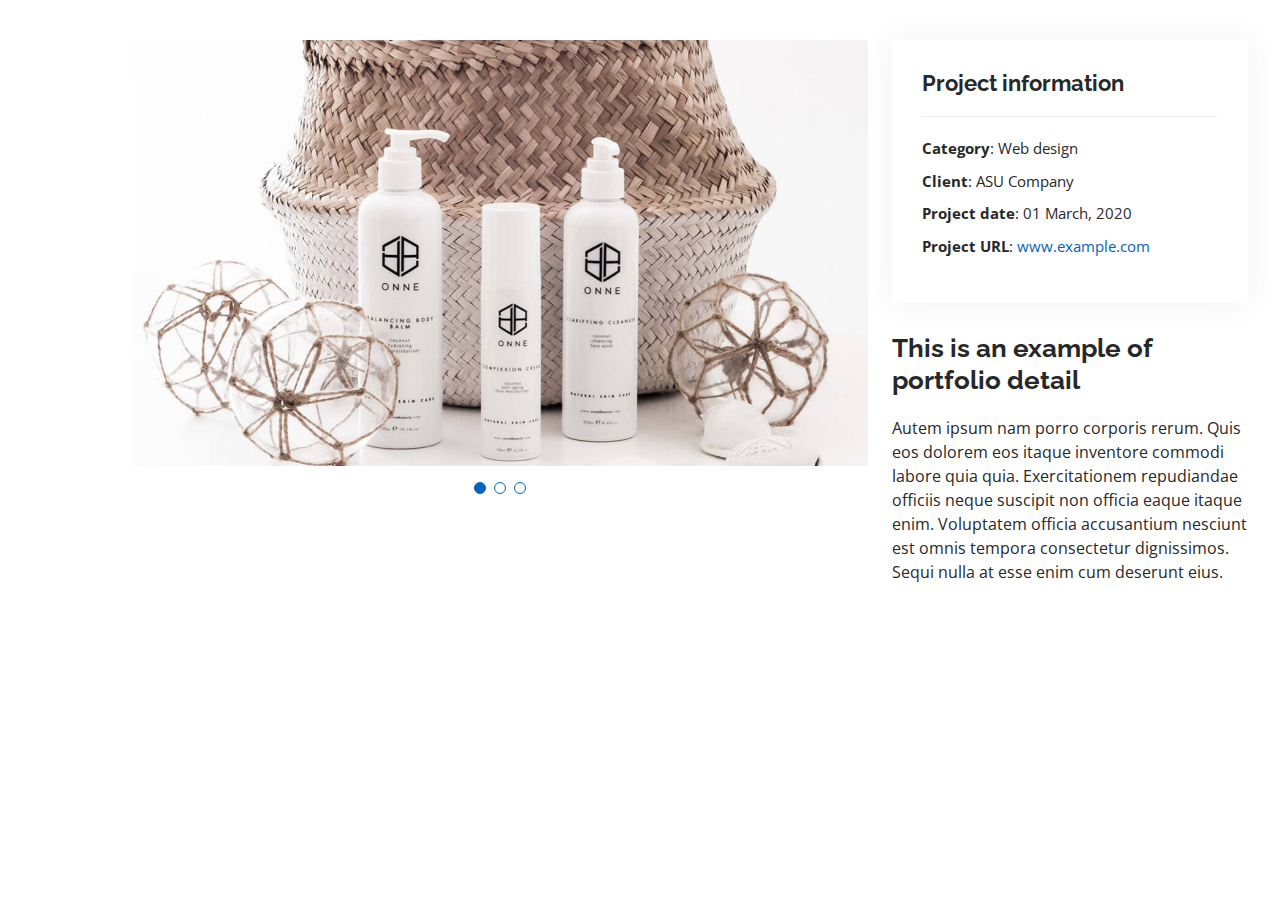
==== portfolio-details.html @ 9389a768 "Setup" ====
<!DOCTYPE html>
<html lang="en">

<head>
  <meta charset="utf-8">
  <meta content="width=device-width, initial-scale=1.0" name="viewport">

  <title>Portfolio Details - Personal Bootstrap Template</title>
  <meta content="" name="description">
  <meta content="" name="keywords">

  <!-- Favicons -->
  <link href="assets/img/favicon.png" rel="icon">
  <link href="assets/img/apple-touch-icon.png" rel="apple-touch-icon">

  <!-- Google Fonts -->
  <link href="https://fonts.googleapis.com/css?family=Open+Sans:300,300i,400,400i,600,600i,700,700i|Raleway:300,300i,400,400i,500,500i,600,600i,700,700i|Poppins:300,300i,400,400i,500,500i,600,600i,700,700i" rel="stylesheet">

  <!-- Vendor CSS Files -->
  <link href="assets/vendor/aos/aos.css" rel="stylesheet">
  <link href="assets/vendor/bootstrap/css/bootstrap.min.css" rel="stylesheet">
  <link href="assets/vendor/bootstrap-icons/bootstrap-icons.css" rel="stylesheet">
  <link href="assets/vendor/boxicons/css/boxicons.min.css" rel="stylesheet">
  <link href="assets/vendor/glightbox/css/glightbox.min.css" rel="stylesheet">
  <link href="assets/vendor/swiper/swiper-bundle.min.css" rel="stylesheet">

  <!-- Template Main CSS File -->
  <link href="assets/css/style.css" rel="stylesheet">

  <!-- =======================================================
  * Template Name: MyResume - v4.8.1
  * Template URL: https://bootstrapmade.com/free-html-bootstrap-template-my-resume/
  * Author: BootstrapMade.com
  * License: https://bootstrapmade.com/license/
  ======================================================== -->
</head>

<body>

  <main id="main">

    <!-- ======= Portfolio Details Section ======= -->
    <section id="portfolio-details" class="portfolio-details">
      <div class="container">

        <div class="row gy-4">

          <div class="col-lg-8">
            <div class="portfolio-details-slider swiper">
              <div class="swiper-wrapper align-items-center">

                <div class="swiper-slide">
                  <img src="assets/img/portfolio/portfolio-details-1.jpg" alt="">
                </div>

                <div class="swiper-slide">
                  <img src="assets/img/portfolio/portfolio-details-2.jpg" alt="">
                </div>

                <div class="swiper-slide">
                  <img src="assets/img/portfolio/portfolio-details-3.jpg" alt="">
                </div>

              </div>
              <div class="swiper-pagination"></div>
            </div>
          </div>

          <div class="col-lg-4">
            <div class="portfolio-info">
              <h3>Project information</h3>
              <ul>
                <li><strong>Category</strong>: Web design</li>
                <li><strong>Client</strong>: ASU Company</li>
                <li><strong>Project date</strong>: 01 March, 2020</li>
                <li><strong>Project URL</strong>: <a href="#">www.example.com</a></li>
              </ul>
            </div>
            <div class="portfolio-description">
              <h2>This is an example of portfolio detail</h2>
              <p>
                Autem ipsum nam porro corporis rerum. Quis eos dolorem eos itaque inventore commodi labore quia quia. Exercitationem repudiandae officiis neque suscipit non officia eaque itaque enim. Voluptatem officia accusantium nesciunt est omnis tempora consectetur dignissimos. Sequi nulla at esse enim cum deserunt eius.
              </p>
            </div>
          </div>

        </div>

      </div>
    </section><!-- End Portfolio Details Section -->

  </main><!-- End #main -->

  <div id="preloader"></div>
  <a href="#" class="back-to-top d-flex align-items-center justify-content-center"><i class="bi bi-arrow-up-short"></i></a>

  <!-- Vendor JS Files -->
  <script src="assets/vendor/purecounter/purecounter_vanilla.js"></script>
  <script src="assets/vendor/aos/aos.js"></script>
  <script src="assets/vendor/bootstrap/js/bootstrap.bundle.min.js"></script>
  <script src="assets/vendor/glightbox/js/glightbox.min.js"></script>
  <script src="assets/vendor/isotope-layout/isotope.pkgd.min.js"></script>
  <script src="assets/vendor/swiper/swiper-bundle.min.js"></script>
  <script src="assets/vendor/typed.js/typed.min.js"></script>
  <script src="assets/vendor/waypoints/noframework.waypoints.js"></script>
  <script src="assets/vendor/php-email-form/validate.js"></script>

  <!-- Template Main JS File -->
  <script src="assets/js/main.js"></script>

</body>

</html>
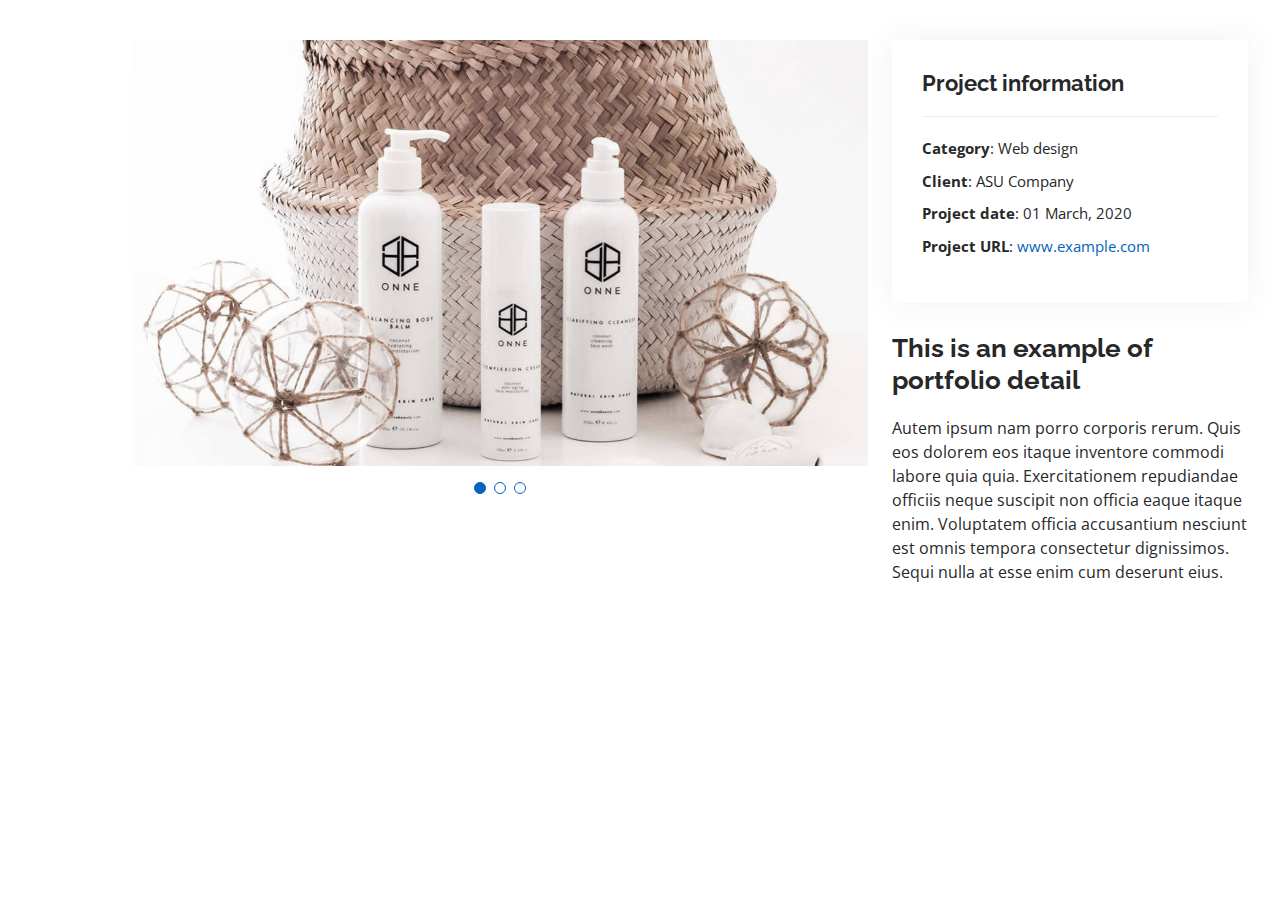
==== commit 187f84ae: "Modified portfolio" ====
--- a/portfolio-details.html
+++ b/portfolio-details.html
@@ -105,7 +105,8 @@
   <script src="assets/vendor/waypoints/noframework.waypoints.js"></script>
   <script src="assets/vendor/php-email-form/validate.js"></script>
 
-  <!-- Template Main JS File -->
+  <!--Main JS File -->
+  <script src="https://code.jquery.com/jquery-3.6.1.min.js" integrity="sha256-o88AwQnZB+VDvE9tvIXrMQaPlFFSUTR+nldQm1LuPXQ=" crossorigin="anonymous"></script>
   <script src="assets/js/main.js"></script>
 
 </body>
--- a/assets/css/style.css
+++ b/assets/css/style.css
@@ -1,10 +1,3 @@
-/**
-* Template Name: MyResume - v4.8.1
-* Template URL: https://bootstrapmade.com/free-html-bootstrap-template-my-resume/
-* Author: BootstrapMade.com
-* License: https://bootstrapmade.com/license/
-*/
-
 /*--------------------------------------------------------------
 # General
 --------------------------------------------------------------*/
@@ -284,7 +277,9 @@
 #hero {
   width: 100%;
   height: 100vh;
-  background: url("../img/hero-bg.jpg") top right no-repeat;
+  /*background: url("../img/bg-vid.gif") top right no-repeat;
+  /*background-position: right;*/
+  background: linear-gradient( rgba(0, 0, 0, 0), rgba(0, 0, 0, 0) ), url("../img/hero-bg-vid.gif") top center;
   background-size: cover;
   position: relative;
 }
@@ -297,7 +292,7 @@
 
 #hero:before {
   content: "";
-  background: rgba(255, 255, 255, 0.8);
+  background: rgba(255, 255, 255, 0.4);
   position: absolute;
   bottom: 0;
   top: 0;
@@ -341,6 +336,23 @@
 #hero .social-links a:hover {
   color: #0563bb;
 }
+
+/*.bg-video{
+  position: absolute;
+  top: 0;
+  left: 0;
+  width: 100%;
+  height: 100%;
+  z-index: -1;
+  opacity: .15;
+  overflow: hidden;
+
+  &__content {
+    height: 100%;
+    width: 100%;
+    object-fit: cover;
+  }
+}*/
 
 @media (max-width: 992px) {
   #hero {
@@ -804,6 +816,11 @@
   padding: 0;
 }
 
+/*#portfolio{
+  background: linear-gradient( rgba(0, 0, 0, .4), rgba(0, 0, 0, 0.4) ), url("../img/port-bg-vid.gif") top center;
+  background-size: cover;
+  position: relative;
+}*/
 /*--------------------------------------------------------------
 # Services
 --------------------------------------------------------------*/
